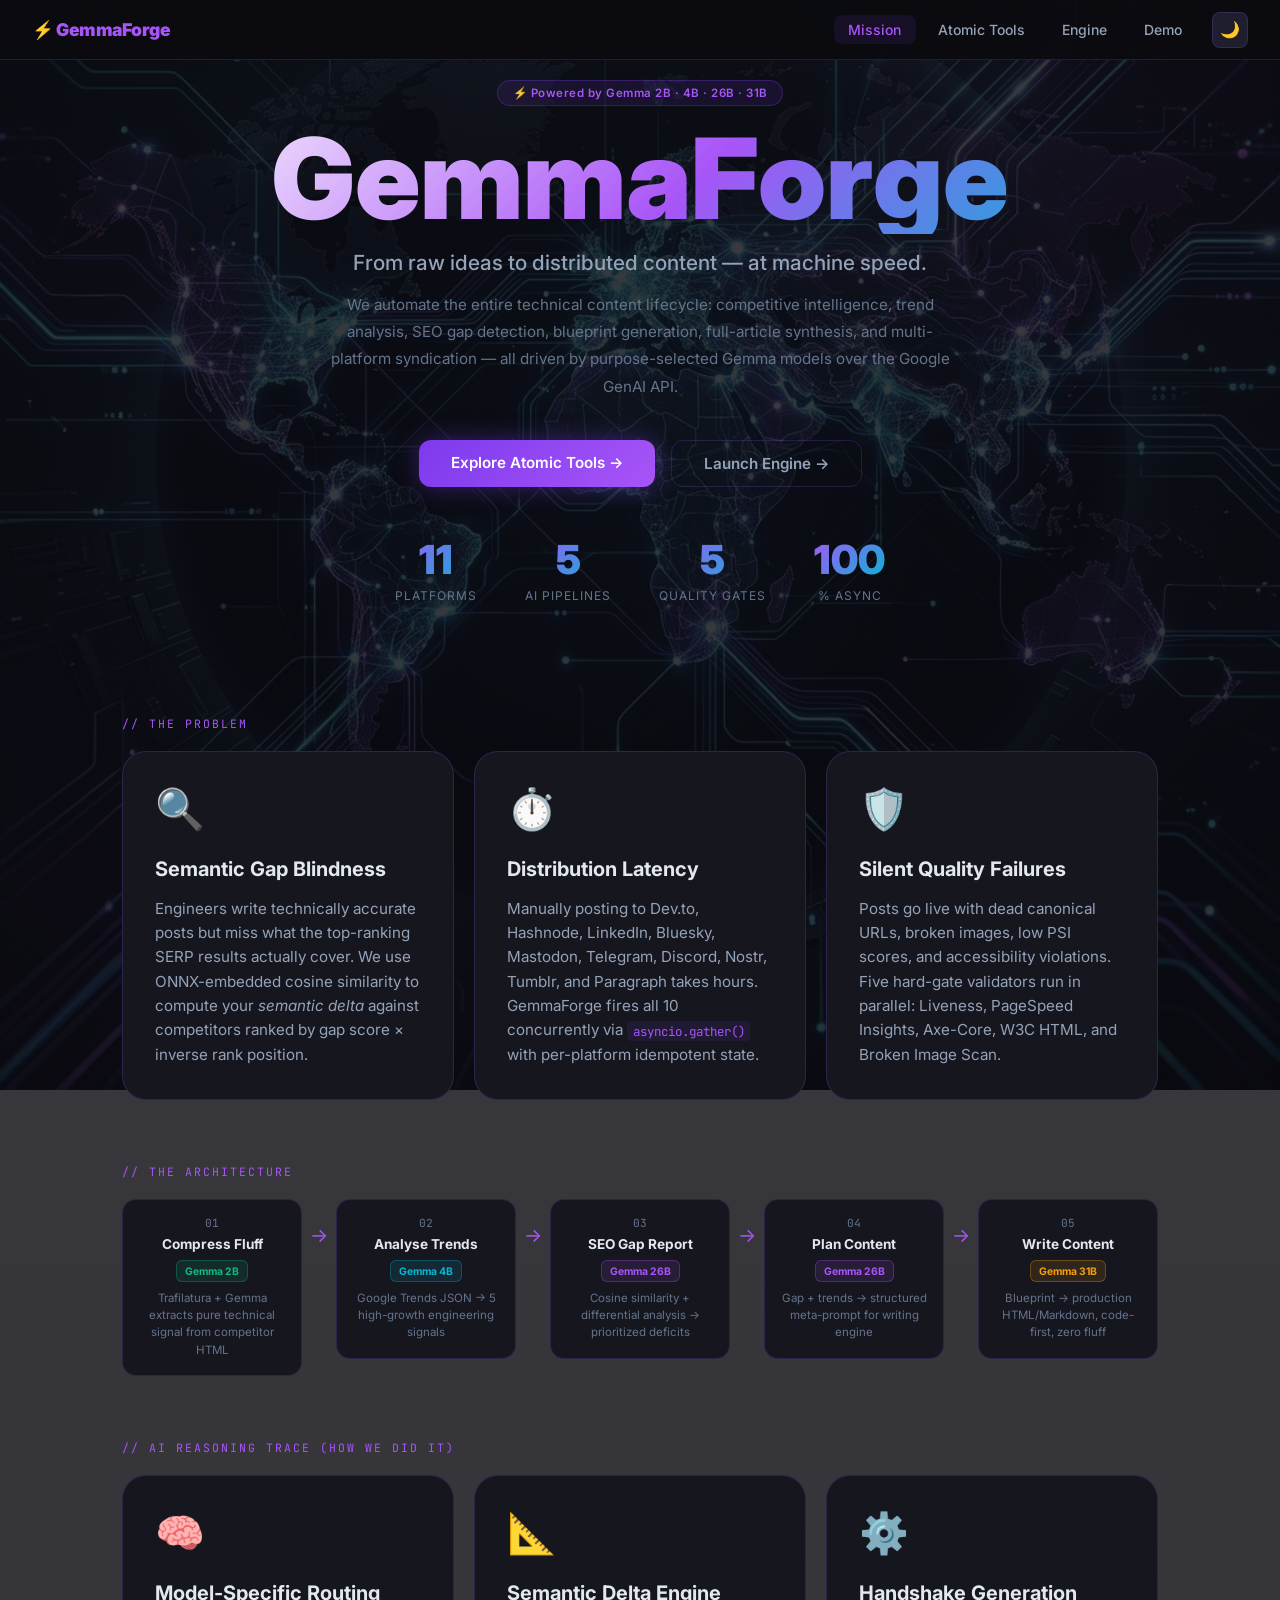
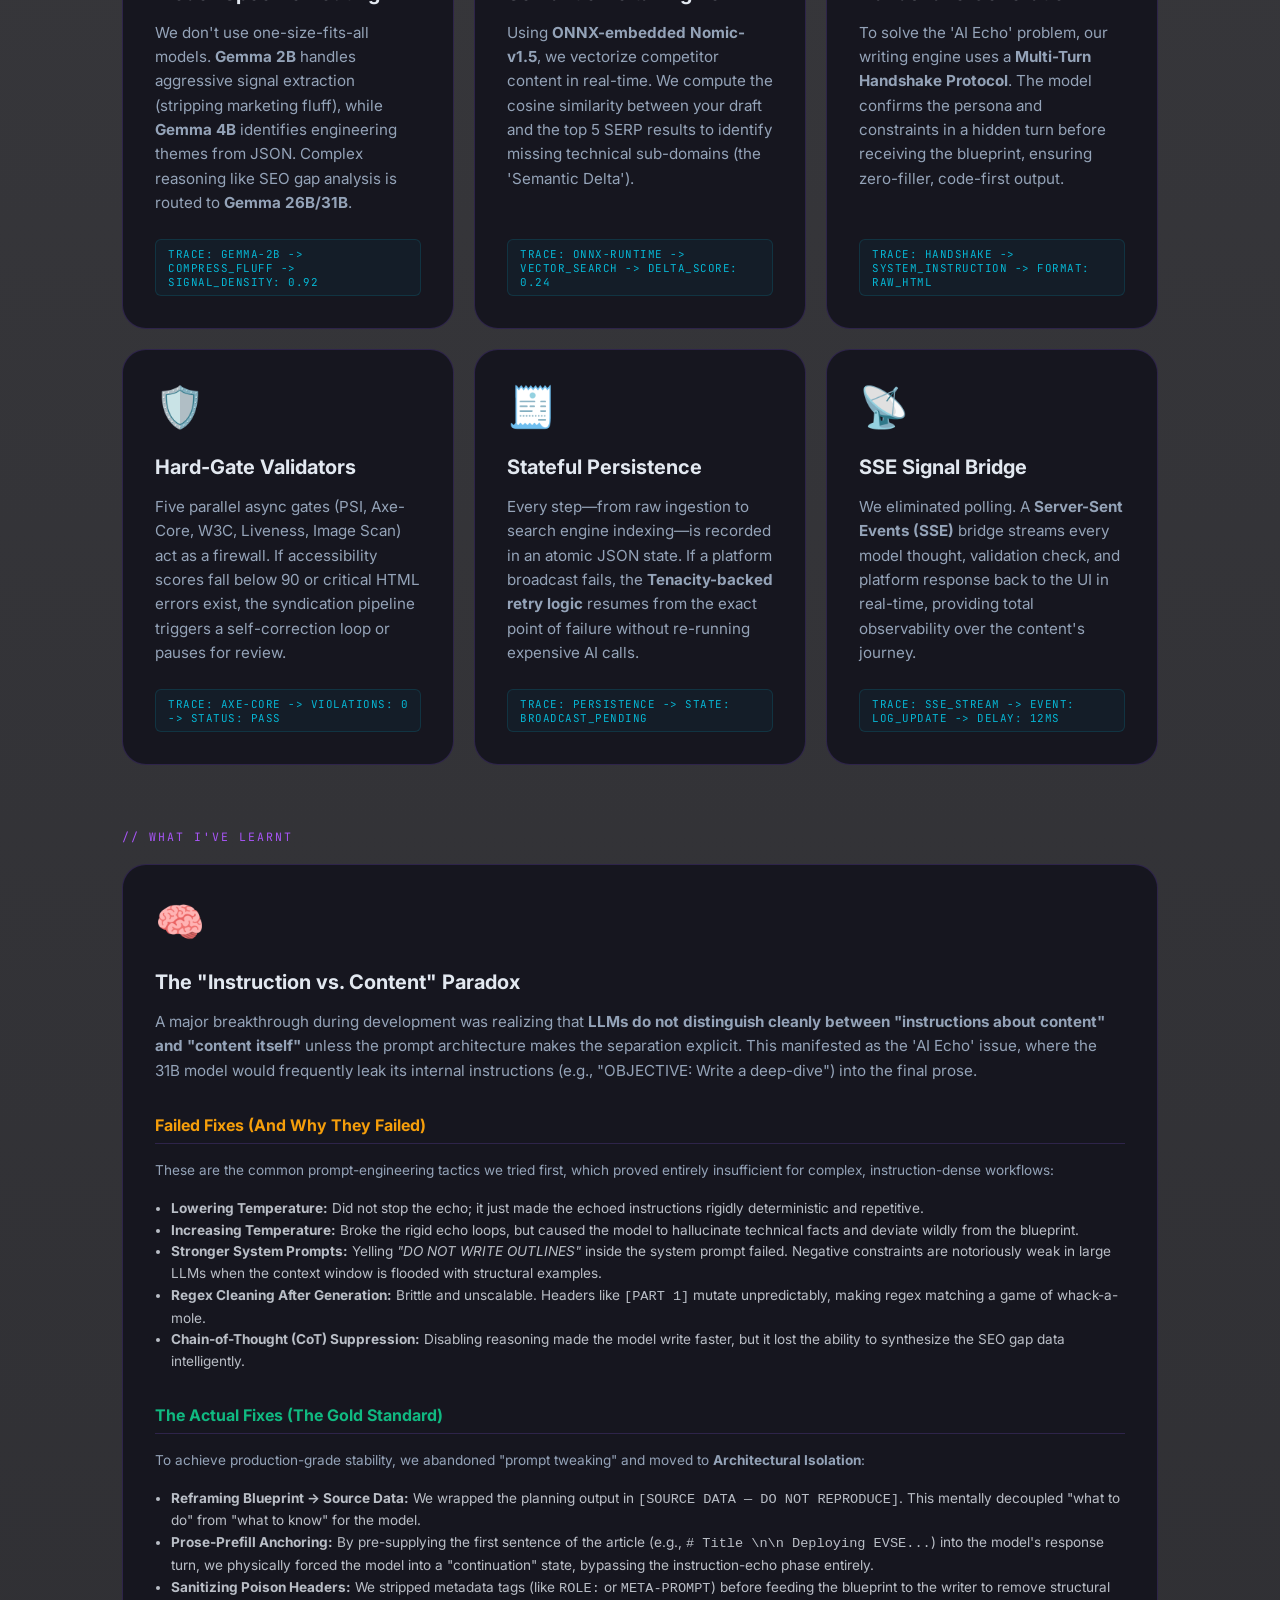
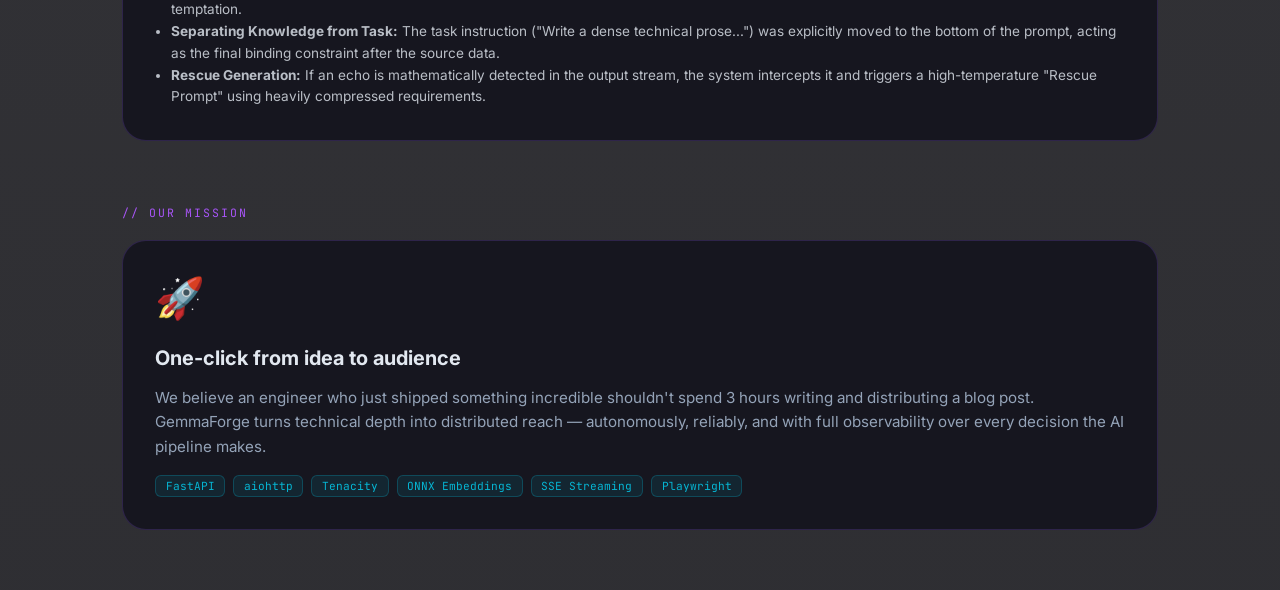
==== engine/index.html @ 671acb8a "feat: commit new engine folder with optimized async distribution engine" ====
<!DOCTYPE html>
<html lang="en" data-theme="dark">
<head>
<meta charset="UTF-8"/><meta name="viewport" content="width=device-width,initial-scale=1.0"/>
<title>GemmaForge — Mission</title>
<link href="https://fonts.googleapis.com/css2?family=Inter:wght@300;400;500;600;700;900&family=JetBrains+Mono:wght@400;700&display=swap" rel="stylesheet"/>
<link rel="stylesheet" href="styles.css"/>
</head>
<body>
<nav class="nav">
  <div class="nav-logo">⚡ GemmaForge</div>
  <div class="nav-links">
    <a href="index.html" class="nav-link active">Mission</a>
    <a href="tools.html" class="nav-link">Atomic Tools</a>
    <a href="engine.html" class="nav-link">Engine</a>
    <a href="demo.html" class="nav-link">Demo</a>
  </div>
  <button class="theme-toggle" id="themeToggle">🌙</button>
</nav>

<style>
  body {
    background: linear-gradient(rgba(10, 10, 15, 0.8), rgba(10, 10, 15, 0.85)), url('assets/mission.png') no-repeat center center fixed;
    background-size: cover;
  }
</style>

<main class="page-main">
  <div class="hero-content">
    <div class="badge">⚡ Powered by Gemma 2B · 4B · 26B · 31B</div>
    <h1 class="hero-title">GemmaForge</h1>
    <p class="hero-subtitle">From raw ideas to distributed content — at machine speed.</p>
    <p class="hero-desc">We automate the entire technical content lifecycle: competitive intelligence, trend analysis, SEO gap detection, blueprint generation, full-article synthesis, and multi-platform syndication — all driven by purpose-selected Gemma models over the Google GenAI API.</p>
    <div class="hero-ctas">
      <a href="tools.html" class="btn-primary">Explore Atomic Tools →</a>
      <a href="engine.html" class="btn-ghost">Launch Engine →</a>
    </div>
    <div class="stats-row">
      <div class="stat"><span class="stat-num" data-target="11">0</span><span class="stat-label">Platforms</span></div>
      <div class="stat"><span class="stat-num" data-target="5">0</span><span class="stat-label">AI Pipelines</span></div>
      <div class="stat"><span class="stat-num" data-target="5">0</span><span class="stat-label">Quality Gates</span></div>
      <div class="stat"><span class="stat-num" data-target="100">0</span><span class="stat-label">% Async</span></div>
    </div>
  </div>

  <!-- Technical Detail Cards -->
  <section class="mission-section">
    <div class="section-label">// THE PROBLEM</div>
    <div class="mission-cards">
      <div class="mcard">
        <div class="mcard-icon">🔍</div>
        <h3>Semantic Gap Blindness</h3>
        <p>Engineers write technically accurate posts but miss what the top-ranking SERP results actually cover. We use ONNX-embedded cosine similarity to compute your <em>semantic delta</em> against competitors ranked by gap score × inverse rank position.</p>
      </div>
      <div class="mcard">
        <div class="mcard-icon">⏱️</div>
        <h3>Distribution Latency</h3>
        <p>Manually posting to Dev.to, Hashnode, LinkedIn, Bluesky, Mastodon, Telegram, Discord, Nostr, Tumblr, and Paragraph takes hours. GemmaForge fires all 10 concurrently via <code>asyncio.gather()</code> with per-platform idempotent state.</p>
      </div>
      <div class="mcard">
        <div class="mcard-icon">🛡️</div>
        <h3>Silent Quality Failures</h3>
        <p>Posts go live with dead canonical URLs, broken images, low PSI scores, and accessibility violations. Five hard-gate validators run in parallel: Liveness, PageSpeed Insights, Axe-Core, W3C HTML, and Broken Image Scan.</p>
      </div>
    </div>
  </section>

  <section class="mission-section">
    <div class="section-label">// THE ARCHITECTURE</div>
    <div class="arch-pipeline">
      <div class="pipe-step"><div class="pipe-num">01</div><div class="pipe-label">Compress Fluff</div><div class="pipe-model model-2b">Gemma 2B</div><div class="pipe-desc">Trafilatura + Gemma extracts pure technical signal from competitor HTML</div></div>
      <div class="pipe-arrow">→</div>
      <div class="pipe-step"><div class="pipe-num">02</div><div class="pipe-label">Analyse Trends</div><div class="pipe-model model-4b">Gemma 4B</div><div class="pipe-desc">Google Trends JSON → 5 high-growth engineering signals</div></div>
      <div class="pipe-arrow">→</div>
      <div class="pipe-step"><div class="pipe-num">03</div><div class="pipe-label">SEO Gap Report</div><div class="pipe-model model-26b">Gemma 26B</div><div class="pipe-desc">Cosine similarity + differential analysis → prioritized deficits</div></div>
      <div class="pipe-arrow">→</div>
      <div class="pipe-step"><div class="pipe-num">04</div><div class="pipe-label">Plan Content</div><div class="pipe-model model-26b">Gemma 26B</div><div class="pipe-desc">Gap + trends → structured meta-prompt for writing engine</div></div>
      <div class="pipe-arrow">→</div>
      <div class="pipe-step"><div class="pipe-num">05</div><div class="pipe-label">Write Content</div><div class="pipe-model model-31b">Gemma 31B</div><div class="pipe-desc">Blueprint → production HTML/Markdown, code-first, zero fluff</div></div>
    </div>
  </section>

  <section class="mission-section">
    <div class="section-label">// AI REASONING TRACE (HOW WE DID IT)</div>
    <div class="mission-cards">
      <div class="mcard">
        <div class="mcard-icon">🧠</div>
        <h3>Model-Specific Routing</h3>
        <p>We don't use one-size-fits-all models. <strong>Gemma 2B</strong> handles aggressive signal extraction (stripping marketing fluff), while <strong>Gemma 4B</strong> identifies engineering themes from JSON. Complex reasoning like SEO gap analysis is routed to <strong>Gemma 26B/31B</strong>.</p>
        <div class="trace-hint">TRACE: gemma-2b -> compress_fluff -> signal_density: 0.92</div>
      </div>
      <div class="mcard">
        <div class="mcard-icon">📐</div>
        <h3>Semantic Delta Engine</h3>
        <p>Using <strong>ONNX-embedded Nomic-v1.5</strong>, we vectorize competitor content in real-time. We compute the cosine similarity between your draft and the top 5 SERP results to identify missing technical sub-domains (the 'Semantic Delta').</p>
        <div class="trace-hint">TRACE: onnx-runtime -> vector_search -> delta_score: 0.24</div>
      </div>
      <div class="mcard">
        <div class="mcard-icon">⚙️</div>
        <h3>Handshake Generation</h3>
        <p>To solve the 'AI Echo' problem, our writing engine uses a <strong>Multi-Turn Handshake Protocol</strong>. The model confirms the persona and constraints in a hidden turn before receiving the blueprint, ensuring zero-filler, code-first output.</p>
        <div class="trace-hint">TRACE: handshake -> system_instruction -> format: raw_html</div>
      </div>
      <div class="mcard">
        <div class="mcard-icon">🛡️</div>
        <h3>Hard-Gate Validators</h3>
        <p>Five parallel async gates (PSI, Axe-Core, W3C, Liveness, Image Scan) act as a firewall. If accessibility scores fall below 90 or critical HTML errors exist, the syndication pipeline triggers a self-correction loop or pauses for review.</p>
        <div class="trace-hint">TRACE: axe-core -> violations: 0 -> status: PASS</div>
      </div>
      <div class="mcard">
        <div class="mcard-icon">🧾</div>
        <h3>Stateful Persistence</h3>
        <p>Every step—from raw ingestion to search engine indexing—is recorded in an atomic JSON state. If a platform broadcast fails, the <strong>Tenacity-backed retry logic</strong> resumes from the exact point of failure without re-running expensive AI calls.</p>
        <div class="trace-hint">TRACE: persistence -> state: BROADCAST_PENDING</div>
      </div>
      <div class="mcard">
        <div class="mcard-icon">📡</div>
        <h3>SSE Signal Bridge</h3>
        <p>We eliminated polling. A <strong>Server-Sent Events (SSE)</strong> bridge streams every model thought, validation check, and platform response back to the UI in real-time, providing total observability over the content's journey.</p>
        <div class="trace-hint">TRACE: sse_stream -> event: log_update -> delay: 12ms</div>
      </div>
    </div>
  </section>

  <section class="mission-section">
    <div class="section-label">// WHAT I'VE LEARNT</div>
    <div class="mission-cards">
      <div class="mcard wide">
        <div class="mcard-icon">🧠</div>
        <h3>The "Instruction vs. Content" Paradox</h3>
        <p>A major breakthrough during development was realizing that <strong>LLMs do not distinguish cleanly between "instructions about content" and "content itself"</strong> unless the prompt architecture makes the separation explicit. This manifested as the 'AI Echo' issue, where the 31B model would frequently leak its internal instructions (e.g., "OBJECTIVE: Write a deep-dive") into the final prose.</p>
        
        <div style="margin-top: 2rem;">
          <h4 style="color: var(--yellow); margin-bottom: 1rem; border-bottom: 1px solid var(--border); padding-bottom: 0.5rem;">Failed Fixes (And Why They Failed)</h4>
          <p style="font-size: 0.85rem; color: var(--text2); margin-bottom: 1rem;">These are the common prompt-engineering tactics we tried first, which proved entirely insufficient for complex, instruction-dense workflows:</p>
          <ul style="font-size: 0.85rem; opacity: 0.8; margin-left: 1rem; line-height: 1.6; margin-bottom: 2rem;">
            <li><strong>Lowering Temperature:</strong> Did not stop the echo; it just made the echoed instructions rigidly deterministic and repetitive.</li>
            <li><strong>Increasing Temperature:</strong> Broke the rigid echo loops, but caused the model to hallucinate technical facts and deviate wildly from the blueprint.</li>
            <li><strong>Stronger System Prompts:</strong> Yelling <em>"DO NOT WRITE OUTLINES"</em> inside the system prompt failed. Negative constraints are notoriously weak in large LLMs when the context window is flooded with structural examples.</li>
            <li><strong>Regex Cleaning After Generation:</strong> Brittle and unscalable. Headers like <code>[PART 1]</code> mutate unpredictably, making regex matching a game of whack-a-mole.</li>
            <li><strong>Chain-of-Thought (CoT) Suppression:</strong> Disabling reasoning made the model write faster, but it lost the ability to synthesize the SEO gap data intelligently.</li>
          </ul>

          <h4 style="color: var(--green); margin-bottom: 1rem; border-bottom: 1px solid var(--border); padding-bottom: 0.5rem;">The Actual Fixes (The Gold Standard)</h4>
          <p style="font-size: 0.85rem; color: var(--text2); margin-bottom: 1rem;">To achieve production-grade stability, we abandoned "prompt tweaking" and moved to <strong>Architectural Isolation</strong>:</p>
          <ul style="font-size: 0.85rem; opacity: 0.8; margin-left: 1rem; line-height: 1.6;">
            <li><strong>Reframing Blueprint → Source Data:</strong> We wrapped the planning output in <code>[SOURCE DATA — DO NOT REPRODUCE]</code>. This mentally decoupled "what to do" from "what to know" for the model.</li>
            <li><strong>Prose-Prefill Anchoring:</strong> By pre-supplying the first sentence of the article (e.g., <code># Title \n\n Deploying EVSE...</code>) into the model's response turn, we physically forced the model into a "continuation" state, bypassing the instruction-echo phase entirely.</li>
            <li><strong>Sanitizing Poison Headers:</strong> We stripped metadata tags (like <code>ROLE:</code> or <code>META-PROMPT</code>) before feeding the blueprint to the writer to remove structural temptation.</li>
            <li><strong>Separating Knowledge from Task:</strong> The task instruction ("Write a dense technical prose...") was explicitly moved to the bottom of the prompt, acting as the final binding constraint after the source data.</li>
            <li><strong>Rescue Generation:</strong> If an echo is mathematically detected in the output stream, the system intercepts it and triggers a high-temperature "Rescue Prompt" using heavily compressed requirements.</li>
          </ul>
        </div>
      </div>
    </div>
  </section>

  <section class="mission-section">
    <div class="section-label">// OUR MISSION</div>
    <div class="mission-cards">
      <div class="mcard wide">
        <div class="mcard-icon">🚀</div>
        <h3>One-click from idea to audience</h3>
        <p>We believe an engineer who just shipped something incredible shouldn't spend 3 hours writing and distributing a blog post. GemmaForge turns technical depth into distributed reach — autonomously, reliably, and with full observability over every decision the AI pipeline makes.</p>
        <div class="tech-tags">
          <span class="tech-tag">FastAPI</span><span class="tech-tag">aiohttp</span><span class="tech-tag">Tenacity</span>
          <span class="tech-tag">ONNX Embeddings</span><span class="tech-tag">SSE Streaming</span><span class="tech-tag">Playwright</span>
        </div>
      </div>
    </div>
  </section>
</main>

<script src="app.js"></script>
</body>
</html>
---- engine/styles.css ----
/* =========================================
   GemmaForge — styles.css
   Dark mode: untouched. Light mode: fixed.
   ========================================= */
:root {
  --bg: #0a0a0f;
  --bg2: #111118;
  --bg3: #1a1a26;
  --surface: #16161f;
  --surface2: #1e1e2e;
  --border: rgba(139, 92, 246, 0.2);
  --accent: #7c3aed;
  --accent2: #a855f7;
  --accent3: #06b6d4;
  --green: #10b981;
  --red: #ef4444;
  --yellow: #f59e0b;
  --text: #e2e8f0;
  --text2: #94a3b8;
  --text3: #64748b;
  --glow: rgba(124, 58, 237, 0.4);
  --font: 'Inter', sans-serif;
  --mono: 'JetBrains Mono', monospace;
  --bg-filter: brightness(0.5) saturate(0.8);
}

[data-theme="light"] {
  --bg: #f0f4ff;
  --bg2: #e8eeff;
  --bg3: #dde5ff;
  --surface: #ffffff;
  --surface2: #f8faff;
  --border: rgba(99, 102, 241, 0.25);
  --accent: #4f46e5;
  --accent2: #7c3aed;
  --accent3: #0a93b5;
  --green: #059669;
  --red: #dc2626;
  --yellow: #d97706;
  --text: #0f172a;
  /* Deep Navy */
  --text2: #1e293b;
  /* Solid Slate */
  --text3: #334155;
  /* Darker Slate for better visibility */
  --glow: rgba(15, 23, 42, 0.15);
  /* Neutral drop shadow instead of colored halo */
  --bg-filter: brightness(0.95) saturate(1.1);
}

*,
*::before,
*::after {
  box-sizing: border-box;
  margin: 0;
  padding: 0;
}

html {
  scroll-behavior: smooth;
}

body {
  font-family: var(--font);
  background: var(--bg);
  color: var(--text);
  min-height: 100vh;
  overflow-x: hidden;
  transition: background 0.3s, color 0.3s;
}

/* NAV */
/* SCROLLBARS */
::-webkit-scrollbar {
  width: 8px;
  height: 8px;
}
::-webkit-scrollbar-track {
  background: var(--bg);
}
::-webkit-scrollbar-thumb {
  background: var(--surface2);
  border-radius: 4px;
}
::-webkit-scrollbar-thumb:hover {
  background: var(--accent2);
}

.log-body::-webkit-scrollbar {
  width: 6px;
}
.log-body::-webkit-scrollbar-track {
  background: transparent;
}
.log-body::-webkit-scrollbar-thumb {
  background: var(--text3);
  border-radius: 3px;
}

[data-theme="light"] ::-webkit-scrollbar-track {
  background: var(--surface);
}
[data-theme="light"] ::-webkit-scrollbar-thumb {
  background: var(--text3);
}

.nav {
  position: fixed;
  top: 0;
  left: 0;
  right: 0;
  z-index: 1000;
  display: flex;
  align-items: center;
  gap: 1rem;
  padding: 0 2rem;
  height: 60px;
  background: rgba(10, 10, 15, 0.9);
  backdrop-filter: blur(16px);
  border-bottom: 1px solid var(--border);
}

[data-theme="light"] .nav {
  background: rgba(255, 255, 255, 0.92);
}

.nav-logo {
  font-weight: 900;
  font-size: 1.1rem;
  color: var(--accent2);
  letter-spacing: -0.5px;
}

.nav-links {
  display: flex;
  gap: 0.5rem;
  margin-left: auto;
}

.nav-link {
  color: var(--text2);
  text-decoration: none;
  font-size: 0.875rem;
  font-weight: 500;
  padding: 0.4rem 0.9rem;
  border-radius: 8px;
  transition: all 0.2s;
}

.nav-link:hover,
.nav-link.active {
  color: var(--accent2);
  background: rgba(124, 58, 237, 0.1);
}

[data-theme="light"] .nav-link:hover,
[data-theme="light"] .nav-link.active {
  background: rgba(79, 70, 229, 0.1);
}

.theme-toggle {
  background: var(--surface2);
  border: 1px solid var(--border);
  border-radius: 8px;
  width: 36px;
  height: 36px;
  cursor: pointer;
  font-size: 1rem;
  transition: all 0.2s;
  display: flex;
  align-items: center;
  justify-content: center;
}

.theme-toggle:hover {
  border-color: var(--accent2);
}

/* HERO BACKGROUNDS */
.hero-bg {
  position: fixed;
  inset: 0;
  background-size: cover;
  background-position: center;
  filter: var(--bg-filter);
  z-index: 0;
  pointer-events: none;
}

.hero-overlay {
  position: fixed;
  inset: 0;
  background: linear-gradient(180deg, rgba(10, 10, 15, 0.2) 0%, rgba(10, 10, 15, 0.6) 60%, var(--bg) 100%);
  z-index: 1;
  pointer-events: none;
}

.tools-bg {
  position: fixed;
  inset: 0;
  background-size: cover;
  background-position: center;
  filter: var(--bg-filter);
  z-index: 0;
  pointer-events: none;
}

.tools-overlay {
  position: fixed;
  inset: 0;
  background: linear-gradient(180deg, var(--bg) 0%, rgba(10, 10, 15, 0.3) 40%, var(--bg) 100%);
  z-index: 1;
  pointer-events: none;
}

[data-theme="light"] .hero-overlay {
  background: linear-gradient(180deg, rgba(240, 244, 255, 0.85) 0%, rgba(240, 244, 255, 0.95) 60%, var(--bg) 100%);
}

[data-theme="light"] .tools-overlay {
  background: linear-gradient(180deg, var(--bg) 0%, rgba(240, 244, 255, 0.9) 40%, var(--bg) 100%);
}

/* MAIN LAYOUTS */
.page-main {
  position: relative;
  z-index: 2;
  max-width: 1100px;
  margin: 0 auto;
  padding: 5rem 2rem 4rem;
}

.tools-main {
  max-width: 1300px;
}

.engine-main {
  max-width: 960px;
}

/* BADGE */
.badge {
  display: inline-block;
  background: rgba(124, 58, 237, 0.12);
  border: 1px solid rgba(124, 58, 237, 0.3);
  color: var(--accent2);
  font-size: 0.72rem;
  font-weight: 600;
  padding: 0.3rem 0.9rem;
  border-radius: 100px;
  margin-bottom: 1rem;
  letter-spacing: 0.5px;
}

[data-theme="light"] .badge {
  background: rgba(79, 70, 229, 0.08);
  border-color: rgba(79, 70, 229, 0.25);
  color: var(--accent);
}

/* HERO CONTENT */
.hero-content {
  text-align: center;
  padding-bottom: 3rem;
  position: relative;
  z-index: 2;
}

.hero-title {
  font-size: clamp(3.5rem, 10vw, 7rem);
  font-weight: 900;
  background: linear-gradient(135deg, #fff 0%, var(--accent2) 55%, var(--accent3) 100%);
  -webkit-background-clip: text;
  -webkit-text-fill-color: transparent;
  background-clip: text;
  line-height: 1;
  margin-bottom: 1rem;
}

[data-theme="light"] .hero-title {
  background: linear-gradient(135deg, #0f172a 0%, #1e3a8a 55%, #4338ca 100%);
  -webkit-background-clip: text;
  background-clip: text;
}

.hero-subtitle {
  font-size: 1.3rem;
  color: var(--text2);
  margin-bottom: 1rem;
  font-weight: 500;
}

.hero-desc {
  font-size: 0.95rem;
  color: var(--text3);
  max-width: 640px;
  margin: 0 auto 2.5rem;
  line-height: 1.8;
}

[data-theme="light"] .hero-desc {
  color: var(--text2);
}

.hero-ctas {
  display: flex;
  gap: 1rem;
  justify-content: center;
  flex-wrap: wrap;
  margin-bottom: 3rem;
}

.btn-primary {
  background: linear-gradient(135deg, var(--accent), var(--accent2));
  color: #fff;
  border: none;
  padding: 0.8rem 2rem;
  border-radius: 12px;
  font-size: 0.95rem;
  font-weight: 600;
  cursor: pointer;
  transition: all 0.2s;
  box-shadow: 0 0 24px var(--glow);
  text-decoration: none;
  display: inline-block;
}

.btn-primary:hover {
  transform: translateY(-2px);
  box-shadow: 0 0 40px var(--glow);
}

.btn-ghost {
  background: transparent;
  color: var(--text2);
  border: 1px solid var(--border);
  padding: 0.8rem 2rem;
  border-radius: 12px;
  font-size: 0.95rem;
  font-weight: 600;
  cursor: pointer;
  transition: all 0.2s;
  text-decoration: none;
  display: inline-block;
}

.btn-ghost:hover {
  border-color: var(--accent2);
  color: var(--accent2);
}

.btn-secondary {
  background: rgba(255, 255, 255, 0.05);
  border: 1px solid rgba(255, 255, 255, 0.1);
  color: var(--text2);
  padding: 0.6rem 1.2rem;
  border-radius: 8px;
  font-size: 0.85rem;
  font-weight: 500;
  cursor: pointer;
  transition: all 0.2s;
  display: inline-flex;
  align-items: center;
  gap: 0.5rem;
}

.btn-secondary:hover {
  background: rgba(255, 255, 255, 0.1);
  border-color: var(--accent2);
  color: var(--accent2);
}

.btn-secondary.mini {
  padding: 0.3rem 0.7rem;
  font-size: 0.75rem;
  letter-spacing: 0.5px;
  text-transform: uppercase;
}

/* CARDS */
.stat-card {
  display: flex;
  justify-content: center;
  gap: 3rem;
  flex-wrap: wrap;
}

/* STATS */
.stats-row {
  display: flex;
  justify-content: center;
  gap: 3rem;
  flex-wrap: wrap;
}

.stat {
  text-align: center;
}

.stat-num {
  display: block;
  font-size: 2.5rem;
  font-weight: 900;
  background: linear-gradient(135deg, var(--accent2), var(--accent3));
  -webkit-background-clip: text;
  -webkit-text-fill-color: transparent;
  background-clip: text;
}

.stat-label {
  font-size: 0.75rem;
  color: var(--text3);
  text-transform: uppercase;
  letter-spacing: 1px;
}

/* MISSION SECTIONS */
.mission-section {
  margin-top: 4rem;
}

.section-label {
  font-family: var(--mono);
  font-size: 0.72rem;
  color: var(--accent2);
  letter-spacing: 2px;
  margin-bottom: 1.25rem;
}

[data-theme="light"] .section-label {
  color: var(--accent);
}

.mission-cards {
  display: grid;
  grid-template-columns: repeat(auto-fit, minmax(260px, 1fr));
  gap: 1.25rem;
  position: relative;
  z-index: 2;
}

.mcard {
  background: var(--surface);
  border: 1px solid var(--border);
  padding: 2rem;
  border-radius: 24px;
  transition: all 0.4s cubic-bezier(0.175, 0.885, 0.32, 1.275);
  position: relative;
  overflow: hidden;
  display: flex;
  flex-direction: column;
}

.mcard:hover {
  transform: translateY(-8px);
  border-color: var(--accent2);
  box-shadow: 0 20px 40px rgba(0, 0, 0, 0.3), 0 0 20px rgba(124, 58, 237, 0.1);
}

.mcard.wide {
  grid-column: 1 / -1;
}

.mcard-icon {
  font-size: 2.5rem;
  margin-bottom: 1.5rem;
}

.mcard h3 {
  font-size: 1.25rem;
  font-weight: 700;
  margin-bottom: 1rem;
  color: var(--text);
}

.mcard p {
  color: var(--text2);
  font-size: 0.95rem;
  line-height: 1.6;
  flex: 1;
}

.trace-hint {
  margin-top: 1.5rem;
  font-family: var(--mono);
  font-size: 0.68rem;
  color: var(--accent3);
  background: rgba(6, 182, 212, 0.05);
  padding: 0.4rem 0.75rem;
  border-radius: 6px;
  border: 1px solid rgba(6, 182, 212, 0.15);
  text-transform: uppercase;
  letter-spacing: 0.5px;
  display: inline-block;
  align-self: flex-start;
}

.mcard p code {
  font-family: var(--mono);
  font-size: 0.78rem;
  color: var(--accent2);
  background: rgba(124, 58, 237, 0.1);
  padding: 0.1rem 0.35rem;
  border-radius: 4px;
}

[data-theme="light"] .mcard p code {
  background: rgba(79, 70, 229, 0.08);
  color: var(--accent);
}

/* TECH TAGS */
.tech-tags {
  display: flex;
  gap: 0.5rem;
  flex-wrap: wrap;
  margin-top: 1rem;
}

.tech-tag {
  font-family: var(--mono);
  font-size: 0.7rem;
  padding: 0.2rem 0.6rem;
  background: rgba(6, 182, 212, 0.1);
  border: 1px solid rgba(6, 182, 212, 0.25);
  color: var(--accent3);
  border-radius: 6px;
}

[data-theme="light"] .tech-tag {
  background: rgba(8, 145, 178, 0.08);
  border-color: rgba(8, 145, 178, 0.2);
}

/* PIPELINE ARCH */
.arch-pipeline {
  display: flex;
  align-items: flex-start;
  gap: 0.5rem;
  flex-wrap: wrap;
}

.scroll-hint {
  text-align: center;
  color: var(--text3);
  font-family: var(--mono);
  font-size: 0.75rem;
  margin-top: 2rem;
  position: relative;
  z-index: 2;
}

.pipe-step {
  background: var(--surface);
  border: 1px solid var(--border);
  border-radius: 14px;
  padding: 1rem;
  flex: 1;
  min-width: 140px;
  text-align: center;
  transition: all 0.3s;
}

.pipe-step:hover {
  border-color: var(--accent2);
  transform: translateY(-2px);
}

.pipe-num {
  font-family: var(--mono);
  font-size: 0.7rem;
  color: var(--text3);
  margin-bottom: 0.4rem;
}

.pipe-label {
  font-weight: 700;
  font-size: 0.85rem;
  margin-bottom: 0.4rem;
}

.pipe-model {
  display: inline-block;
  font-size: 0.65rem;
  font-weight: 700;
  padding: 0.2rem 0.5rem;
  border-radius: 6px;
  margin-bottom: 0.5rem;
}

.pipe-desc {
  font-size: 0.72rem;
  color: var(--text3);
  line-height: 1.5;
}

[data-theme="light"] .pipe-desc {
  color: var(--text2);
}

.pipe-arrow {
  color: var(--accent2);
  font-size: 1.2rem;
  padding-top: 1.5rem;
  align-self: flex-start;
}

/* PAGE HEADER (tools/engine pages) */
.page-content {
  position: relative;
  z-index: 2;
}

.page-header {
  text-align: center;
  margin-bottom: 2.5rem;
}

.page-header h1 {
  font-size: clamp(2rem, 5vw, 3rem);
  font-weight: 900;
  background: linear-gradient(135deg, var(--text) 0%, var(--accent2) 100%);
  -webkit-background-clip: text;
  -webkit-text-fill-color: transparent;
  background-clip: text;
  margin: 0.75rem 0;
}

[data-theme="light"] .page-header h1 {
  background: linear-gradient(135deg, #0f172a 0%, #1e3a8a 100%);
  -webkit-background-clip: text;
  background-clip: text;
}

.page-desc {
  color: var(--text2);
  font-size: 0.95rem;
}

/* TOOLS GRID */
.tools-grid {
  display: grid;
  grid-template-columns: repeat(auto-fill, minmax(340px, 1fr));
  gap: 1.5rem;
}

.tool-card {
  background: var(--surface);
  border: 1px solid var(--border);
  border-radius: 20px;
  padding: 1.5rem;
  transition: all 0.3s;
  position: relative;
  overflow: hidden;
}

.tool-card::after {
  content: '';
  position: absolute;
  inset: 0;
  background: radial-gradient(ellipse at top left, rgba(124, 58, 237, 0.06), transparent 70%);
  pointer-events: none;
}

.tool-card:hover {
  transform: translateY(-4px);
  border-color: var(--accent2);
  box-shadow: 0 12px 40px var(--glow);
}

.tool-header {
  display: flex;
  justify-content: space-between;
  align-items: flex-start;
  margin-bottom: 0.75rem;
  gap: 0.5rem;
}

.tool-badge {
  font-size: 0.68rem;
  font-weight: 700;
  letter-spacing: 0.5px;
  padding: 0.25rem 0.7rem;
  border-radius: 100px;
}

.model-2b {
  background: rgba(16, 185, 129, 0.12);
  color: #10b981;
  border: 1px solid rgba(16, 185, 129, 0.3);
}

.model-4b {
  background: rgba(6, 182, 212, 0.12);
  color: #06b6d4;
  border: 1px solid rgba(6, 182, 212, 0.3);
}

.model-26b {
  background: rgba(168, 85, 247, 0.12);
  color: #a855f7;
  border: 1px solid rgba(168, 85, 247, 0.3);
}

.model-31b {
  background: rgba(245, 158, 11, 0.12);
  color: #f59e0b;
  border: 1px solid rgba(245, 158, 11, 0.3);
}

.tool-icon {
  font-size: 1.4rem;
  flex-shrink: 0;
}

.tool-card h3 {
  font-size: 1rem;
  font-weight: 700;
  margin-bottom: 0.4rem;
}

.tool-card p {
  font-size: 0.8rem;
  color: var(--text2);
  line-height: 1.6;
  margin-bottom: 0.75rem;
}

.tool-fn {
  font-family: var(--mono);
  font-size: 0.7rem;
  color: var(--accent2);
  background: rgba(124, 58, 237, 0.08);
  padding: 0.4rem 0.6rem;
  border-radius: 8px;
  margin-bottom: 0.75rem;
  border: 1px solid rgba(124, 58, 237, 0.15);
  word-break: break-all;
}

[data-theme="light"] .tool-fn {
  background: rgba(79, 70, 229, 0.06);
  color: var(--accent);
  border-color: rgba(79, 70, 229, 0.12);
}

.tool-input {
  width: 100%;
  background: var(--bg2);
  border: 1px solid var(--border);
  border-radius: 10px;
  color: var(--text);
  font-size: 0.8rem;
  font-family: var(--mono);
  padding: 0.6rem;
  resize: vertical;
  outline: none;
  transition: border-color 0.2s;
  margin-bottom: 0.5rem;
  min-height: 72px;
}

.tool-input:focus {
  border-color: var(--accent2);
}

[data-theme="light"] .tool-input {
  background: var(--bg2);
  color: var(--text);
}

.tool-select {
  width: 100%;
  background: var(--bg2);
  border: 1px solid var(--border);
  border-radius: 10px;
  color: var(--text);
  font-size: 0.8rem;
  font-family: var(--mono);
  padding: 0.6rem;
  outline: none;
  transition: border-color 0.2s;
  margin-bottom: 0.5rem;
  cursor: pointer;
}

.tool-select:focus {
  border-color: var(--accent2);
}

[data-theme="light"] .tool-select {
  background: var(--bg2);
  color: var(--text);
}

.tool-btn {
  width: 100%;
  background: linear-gradient(135deg, var(--accent), var(--accent2));
  color: #fff;
  border: none;
  padding: 0.65rem;
  border-radius: 10px;
  font-size: 0.875rem;
  font-weight: 600;
  cursor: pointer;
  transition: all 0.2s;
  margin-top: 0.25rem;
}

.tool-btn:hover {
  opacity: 0.9;
  transform: translateY(-1px);
}

.tool-btn:disabled {
  opacity: 0.5;
  cursor: wait;
  transform: none;
}

/* FORMAT TOGGLE (write content) */
.format-row {
  display: flex;
  align-items: center;
  gap: 0.75rem;
  margin-bottom: 0.6rem;
  flex-wrap: wrap;
}

.format-label {
  font-size: 0.78rem;
  color: var(--text2);
  white-space: nowrap;
}

.format-toggle {
  display: flex;
  border: 1px solid var(--border);
  border-radius: 8px;
  overflow: hidden;
}

.fmt-btn {
  background: transparent;
  border: none;
  color: var(--text3);
  font-size: 0.8rem;
  font-weight: 600;
  padding: 0.35rem 0.85rem;
  cursor: pointer;
  transition: all 0.2s;
}

.fmt-btn.active {
  background: var(--accent2);
  color: #fff;
}

[data-theme="light"] .fmt-btn.active {
  background: var(--accent);
}

.format-selected {
  font-family: var(--mono);
  font-size: 0.7rem;
  color: var(--accent2);
}

/* PREVIEW MODAL */
.preview-overlay {
  position: fixed;
  inset: 0;
  background: rgba(0, 0, 0, 0.7);
  backdrop-filter: blur(8px);
  z-index: 2000;
  display: flex;
  align-items: center;
  justify-content: center;
  padding: 1rem;
  opacity: 0;
  pointer-events: none;
  transition: opacity 0.25s;
}

.preview-overlay.open {
  opacity: 1;
  pointer-events: all;
}

.preview-modal {
  background: var(--surface);
  border: 1px solid var(--border);
  border-radius: 20px;
  width: 100%;
  max-width: 820px;
  max-height: 85vh;
  display: flex;
  flex-direction: column;
  overflow: hidden;
  box-shadow: 0 0 80px rgba(0, 0, 0, 0.5);
}

.preview-header {
  display: flex;
  align-items: center;
  gap: 0.75rem;
  padding: 1rem 1.25rem;
  border-bottom: 1px solid var(--border);
  flex-shrink: 0;
}

.preview-title {
  font-weight: 700;
  font-size: 0.9rem;
  flex: 1;
}

.preview-tabs {
  display: flex;
  border: 1px solid var(--border);
  border-radius: 8px;
  overflow: hidden;
}

.prev-tab {
  background: transparent;
  border: none;
  color: var(--text3);
  font-size: 0.78rem;
  font-weight: 600;
  padding: 0.3rem 0.8rem;
  cursor: pointer;
  transition: all 0.2s;
}

.prev-tab.active {
  background: var(--accent2);
  color: #fff;
}

.preview-close {
  background: var(--bg3);
  border: 1px solid var(--border);
  color: var(--text2);
  width: 28px;
  height: 28px;
  border-radius: 8px;
  cursor: pointer;
  font-size: 0.85rem;
  display: flex;
  align-items: center;
  justify-content: center;
}

.preview-close:hover {
  border-color: var(--red);
  color: var(--red);
}

.preview-body {
  flex: 1;
  overflow: hidden;
  position: relative;
  min-height: 450px;
}

.preview-pane {
  position: absolute;
  inset: 0;
  overflow-y: auto;
  padding: 1.5rem;
  font-size: 0.875rem;
  line-height: 1.8;
  color: var(--text);
}

.preview-pane.raw-pane {
  font-family: var(--mono);
  font-size: 0.78rem;
  color: var(--text2);
  white-space: pre-wrap;
  word-break: break-all;
}

.preview-pane.hidden {
  display: none;
}

.preview-pane h1,
.preview-pane h2,
.preview-pane h3 {
  color: var(--accent2);
  margin: 1.2rem 0 0.5rem;
}

[data-theme="light"] .preview-pane h1,
[data-theme="light"] .preview-pane h2,
[data-theme="light"] .preview-pane h3 {
  color: var(--accent);
}

.preview-pane code {
  font-family: var(--mono);
  font-size: 0.8rem;
  background: var(--bg2);
  padding: 0.15rem 0.4rem;
  border-radius: 4px;
}

.preview-pane pre {
  background: var(--bg);
  border: 1px solid var(--border);
  border-radius: 10px;
  padding: 1rem;
  overflow-x: auto;
  margin: 0.75rem 0;
}

.preview-pane pre code {
  background: transparent;
  padding: 0;
}

.preview-frame {
  width: 100%;
  height: 100%;
  border: 0;
  background: var(--bg);
  border-radius: 10px;
}

.preview-footer {
  padding: 0.75rem 1.25rem;
  border-top: 1px solid var(--border);
  display: flex;
  align-items: center;
  gap: 1rem;
  flex-shrink: 0;
}

.copy-btn {
  background: var(--bg3);
  border: 1px solid var(--border);
  color: var(--text2);
  font-size: 0.8rem;
  padding: 0.35rem 0.9rem;
  border-radius: 8px;
  cursor: pointer;
  transition: all 0.2s;
}

.copy-btn:hover {
  border-color: var(--green);
  color: var(--green);
}

.copy-btn.danger:hover {
  border-color: var(--red);
  color: var(--red);
}

.preview-chars {
  font-family: var(--mono);
  font-size: 0.72rem;
  color: var(--text3);
  margin-left: auto;
}

/* ATOMIC HISTORY */
.history-fab {
  position: fixed;
  right: 1.5rem;
  bottom: 5.25rem;
  z-index: 1800;
  width: 48px;
  height: 48px;
  border-radius: 12px;
  border: 1px solid var(--border);
  background: var(--surface);
  color: var(--text);
  box-shadow: 0 10px 32px rgba(0, 0, 0, 0.35);
  cursor: pointer;
  display: flex;
  align-items: center;
  justify-content: center;
  transition: transform 0.2s, border-color 0.2s;
}

.history-fab:hover {
  transform: translateY(-2px);
  border-color: var(--accent2);
}

.history-fab-icon {
  font-size: 1.25rem;
}

.history-count {
  position: absolute;
  top: -7px;
  right: -7px;
  min-width: 21px;
  height: 21px;
  padding: 0 0.35rem;
  border-radius: 999px;
  background: var(--accent2);
  color: #fff;
  font: 700 0.68rem/21px var(--mono);
  border: 1px solid var(--surface);
}

.history-overlay {
  position: fixed;
  inset: 0;
  background: rgba(0, 0, 0, 0.68);
  backdrop-filter: blur(8px);
  z-index: 2100;
  display: flex;
  align-items: center;
  justify-content: center;
  padding: 1rem;
  opacity: 0;
  pointer-events: none;
  transition: opacity 0.25s;
}

.history-overlay.open {
  opacity: 1;
  pointer-events: all;
}

.history-modal {
  width: min(880px, 100%);
  max-height: 84vh;
  background: var(--surface);
  border: 1px solid var(--border);
  border-radius: 18px;
  overflow: hidden;
  display: flex;
  flex-direction: column;
  box-shadow: 0 0 80px rgba(0, 0, 0, 0.5);
}

.history-header,
.history-footer {
  padding: 1rem 1.25rem;
  border-bottom: 1px solid var(--border);
  display: flex;
  align-items: center;
  justify-content: space-between;
  gap: 1rem;
}

.history-footer {
  border-bottom: 0;
  border-top: 1px solid var(--border);
  justify-content: flex-end;
}

.history-kicker {
  font-family: var(--mono);
  color: var(--accent2);
  font-size: 0.68rem;
  letter-spacing: 1.5px;
  text-transform: uppercase;
  margin-bottom: 0.2rem;
}

.history-header h2 {
  font-size: 1.05rem;
  line-height: 1.2;
}

.history-list {
  padding: 1rem;
  overflow-y: auto;
  display: flex;
  flex-direction: column;
  gap: 0.75rem;
}

.history-empty {
  color: var(--text3);
  font-size: 0.9rem;
  padding: 2rem 1rem;
  text-align: center;
}

.history-item {
  border: 1px solid var(--border);
  background: var(--bg2);
  border-radius: 10px;
  padding: 1rem;
}

.history-item-top {
  display: flex;
  justify-content: space-between;
  align-items: flex-start;
  gap: 1rem;
  margin-bottom: 0.5rem;
}

.history-item-title {
  font-weight: 700;
  font-size: 0.92rem;
}

.history-item-meta {
  font-family: var(--mono);
  font-size: 0.68rem;
  color: var(--text3);
  text-align: right;
  line-height: 1.5;
}

.history-summary {
  color: var(--text2);
  font-size: 0.78rem;
  line-height: 1.55;
  margin-bottom: 0.75rem;
}

.history-actions {
  display: flex;
  flex-wrap: wrap;
  gap: 0.5rem;
}

@media(max-width:640px) {
  .history-fab {
    right: 1rem;
    bottom: 5rem;
  }

  .history-item-top {
    flex-direction: column;
    gap: 0.35rem;
  }

  .history-item-meta {
    text-align: left;
  }
}

/* ENGINE PAGE */
.engine-modes {
  display: grid;
  grid-template-columns: 1fr 1fr;
  gap: 1.5rem;
  margin-bottom: 2rem;
}

@media(max-width:640px) {
  .engine-modes {
    grid-template-columns: 1fr;
  }
}

.mode-card {
  background: var(--surface);
  border: 2px solid var(--border);
  border-radius: 20px;
  padding: 1.5rem;
  cursor: pointer;
  transition: all 0.3s;
}

.mode-card.active {
  border-color: var(--accent2);
  box-shadow: 0 0 32px var(--glow);
}

.mode-card:hover:not(.active) {
  border-color: rgba(168, 85, 247, 0.4);
}

.mode-icon {
  font-size: 2rem;
  margin-bottom: 0.75rem;
}

.mode-card h3 {
  font-size: 1rem;
  font-weight: 700;
  margin-bottom: 0.5rem;
}

.mode-card p {
  font-size: 0.82rem;
  color: var(--text2);
  line-height: 1.6;
  margin-bottom: 1rem;
}

.mode-badge {
  display: inline-block;
  background: rgba(16, 185, 129, 0.1);
  color: var(--green);
  font-size: 0.72rem;
  font-weight: 600;
  padding: 0.25rem 0.75rem;
  border-radius: 100px;
  border: 1px solid rgba(16, 185, 129, 0.25);
}

.mode-toggles {
  display: flex;
  flex-direction: column;
  gap: 0.5rem;
}

.toggle-row {
  display: flex;
  align-items: center;
  gap: 0.6rem;
  cursor: pointer;
  font-size: 0.82rem;
}

.toggle-row input {
  accent-color: var(--accent2);
  width: 15px;
  height: 15px;
  cursor: pointer;
}

.toggle-label {
  color: var(--text2);
}

.engine-fire-row {
  display: flex;
  align-items: center;
  gap: 1.5rem;
  margin-bottom: 1.25rem;
  flex-wrap: wrap;
}

.btn-fire {
  background: linear-gradient(135deg, #7c3aed, #f59e0b);
  color: #fff;
  border: none;
  padding: 0.9rem 2.5rem;
  border-radius: 14px;
  font-size: 1.05rem;
  font-weight: 800;
  cursor: pointer;
  transition: all 0.25s;
  box-shadow: 0 0 32px rgba(124, 58, 237, 0.45);
  display: flex;
  align-items: center;
  gap: 0.5rem;
}

.btn-fire:hover {
  transform: translateY(-3px);
  box-shadow: 0 0 56px rgba(124, 58, 237, 0.65);
}

.btn-fire:disabled {
  opacity: 0.5;
  cursor: not-allowed;
  transform: none;
}

.engine-status {
  font-size: 0.85rem;
  color: var(--text3);
  font-family: var(--mono);
  background: var(--surface);
  border: 1px solid var(--border);
  padding: 0.5rem 1rem;
  border-radius: 10px;
  transition: all 0.3s;
}

.engine-status.running {
  color: var(--accent2);
  border-color: var(--accent2);
}

.engine-status.done {
  color: var(--green);
  border-color: var(--green);
}

.engine-status.error {
  color: var(--red);
  border-color: var(--red);
}

/* METRICS */
.metrics-row {
  display: flex;
  gap: 0.6rem;
  flex-wrap: wrap;
  margin-bottom: 1rem;
}

.metric-chip {
  background: var(--surface2);
  border: 1px solid var(--border);
  padding: 0.35rem 0.85rem;
  border-radius: 100px;
  font-size: 0.78rem;
  color: var(--text2);
}

.metric-chip strong {
  color: var(--accent2);
}

.success-flash {
  background: rgba(16, 185, 129, 0.1);
  border-color: var(--green);
  color: var(--green);
  font-weight: 700;
  animation: pulse-green 1s infinite;
}

@keyframes pulse-green {

  0%,
  100% {
    box-shadow: 0 0 0 0 rgba(16, 185, 129, 0);
  }

  50% {
    box-shadow: 0 0 16px rgba(16, 185, 129, 0.4);
  }
}

/* LOG TERMINAL (FIXED) */
.log-terminal-fixed {
  position: fixed;
  bottom: 24px;
  right: 24px;
  width: 420px;
  max-height: 280px;
  background: rgba(10, 10, 15, 0.85);
  backdrop-filter: blur(12px);
  border: 1px solid rgba(255, 255, 255, 0.1);
  border-radius: 16px;
  box-shadow: 0 12px 48px rgba(0, 0, 0, 0.5);
  z-index: 9999;
  display: flex;
  flex-direction: column;
  overflow: hidden;
  transition: all 0.4s cubic-bezier(0.4, 0, 0.2, 1);
}

[data-theme="light"] .log-terminal-fixed {
  background: rgba(255, 255, 255, 0.9);
  border-color: rgba(99, 102, 241, 0.2);
  box-shadow: 0 12px 48px rgba(99, 102, 241, 0.15);
}

.terminal-header {
  background: rgba(255, 255, 255, 0.05);
  padding: 0.75rem 1rem;
  display: flex;
  align-items: center;
  gap: 0.75rem;
  border-bottom: 1px solid rgba(255, 255, 255, 0.1);
}

[data-theme="light"] .terminal-header {
  background: rgba(0, 0, 0, 0.03);
  border-color: rgba(0, 0, 0, 0.05);
}

.terminal-title {
  font-size: 0.75rem;
  font-weight: 700;
  text-transform: uppercase;
  letter-spacing: 1px;
  color: var(--text3);
}

.terminal-count {
  font-family: var(--mono);
  font-size: 0.65rem;
  color: var(--accent3);
  background: rgba(6, 182, 212, 0.1);
  padding: 0.1rem 0.5rem;
  border-radius: 4px;
}

.terminal-dot {
  width: 8px;
  height: 8px;
  border-radius: 50%;
  background: #64748b;
  margin-left: auto;
  box-shadow: 0 0 8px rgba(100, 116, 139, 0.4);
}

.terminal-clear {
  background: transparent;
  border: none;
  color: var(--text3);
  font-size: 0.7rem;
  cursor: pointer;
  padding: 0.25rem 0.5rem;
  border-radius: 4px;
}

.terminal-clear:hover {
  background: rgba(239, 68, 68, 0.1);
  color: var(--red);
}

.log-body {
  padding: 0.75rem;
  overflow-y: auto;
  font-family: var(--mono);
  font-size: 0.75rem;
  line-height: 1.5;
  display: flex;
  flex-direction: column;
  gap: 0.4rem;
}

.log-line {
  word-break: break-all;
  opacity: 0.9;
}

.log-info {
  color: var(--text2);
}

.log-SUCCESS {
  color: var(--green);
  font-weight: 600;
}

.log-WARNING {
  color: var(--yellow);
}

.log-ERROR {
  color: var(--red);
  font-weight: 600;
}

.log-info {
  color: #6b7fa3;
}

.log-WARNING {
  color: #f59e0b;
}

.log-ERROR {
  color: #ef4444;
}

.log-SUCCESS,
.log-success {
  color: #10b981;
  font-weight: 600;
}

/* CHAR LIMIT */
.char-limit-row {
  display: flex;
  justify-content: flex-end;
  gap: 0.4rem;
  font-family: var(--mono);
  font-size: 0.65rem;
  color: var(--text3);
  margin-top: 0.35rem;
  margin-bottom: 0.5rem;
}

.char-label {
  color: var(--accent2);
  opacity: 0.7;
}

/* TOAST */
.toast {
  position: fixed;
  bottom: 1.5rem;
  right: 1.5rem;
  background: var(--surface);
  border: 1px solid var(--border);
  color: var(--text);
  padding: 0.7rem 1.2rem;
  border-radius: 12px;
  font-size: 0.85rem;
  opacity: 0;
  transform: translateY(8px);
  transition: all 0.3s;
  z-index: 9999;
  pointer-events: none;
  max-width: 300px;
}

.toast.show {
  opacity: 1;
  transform: translateY(0);
}

.btn-secondary { background: rgba(255, 255, 255, 0.05); border: 1px solid rgba(255, 255, 255, 0.1); color: #e2e8f0; padding: 0.6rem 1.2rem; border-radius: 8px; font-size: 0.85rem; font-weight: 500; cursor: pointer; transition: all 0.2s; display: inline-flex; align-items: center; gap: 0.5rem; } .btn-secondary:hover { background: rgba(255, 255, 255, 0.1); border-color: #a855f7; color: #a855f7; } .btn-secondary.mini { padding: 0.3rem 0.7rem; font-size: 0.75rem; letter-spacing: 0.5px; text-transform: uppercase; }


.markdown-body { color: var(--text); font-size: 0.95rem; line-height: 1.7; } .markdown-body h1, .markdown-body h2, .markdown-body h3 { color: var(--accent2); margin-top: 1.5rem; margin-bottom: 0.8rem; border-bottom: 1px solid rgba(255,255,255,0.05); padding-bottom: 0.3rem; } .markdown-body ul, .markdown-body ol { margin-left: 1.5rem; margin-bottom: 1rem; } .markdown-body li { margin-bottom: 0.4rem; } .markdown-body code { background: rgba(124, 58, 237, 0.1); color: var(--accent3); padding: 0.2rem 0.4rem; border-radius: 4px; font-family: var(--mono); font-size: 0.85rem; } .markdown-body pre { background: #000; padding: 1rem; border-radius: 8px; overflow-x: auto; margin: 1rem 0; border: 1px solid var(--border); } .markdown-body blockquote { border-left: 4px solid var(--accent); padding-left: 1rem; color: var(--text2); font-style: italic; margin: 1rem 0; }
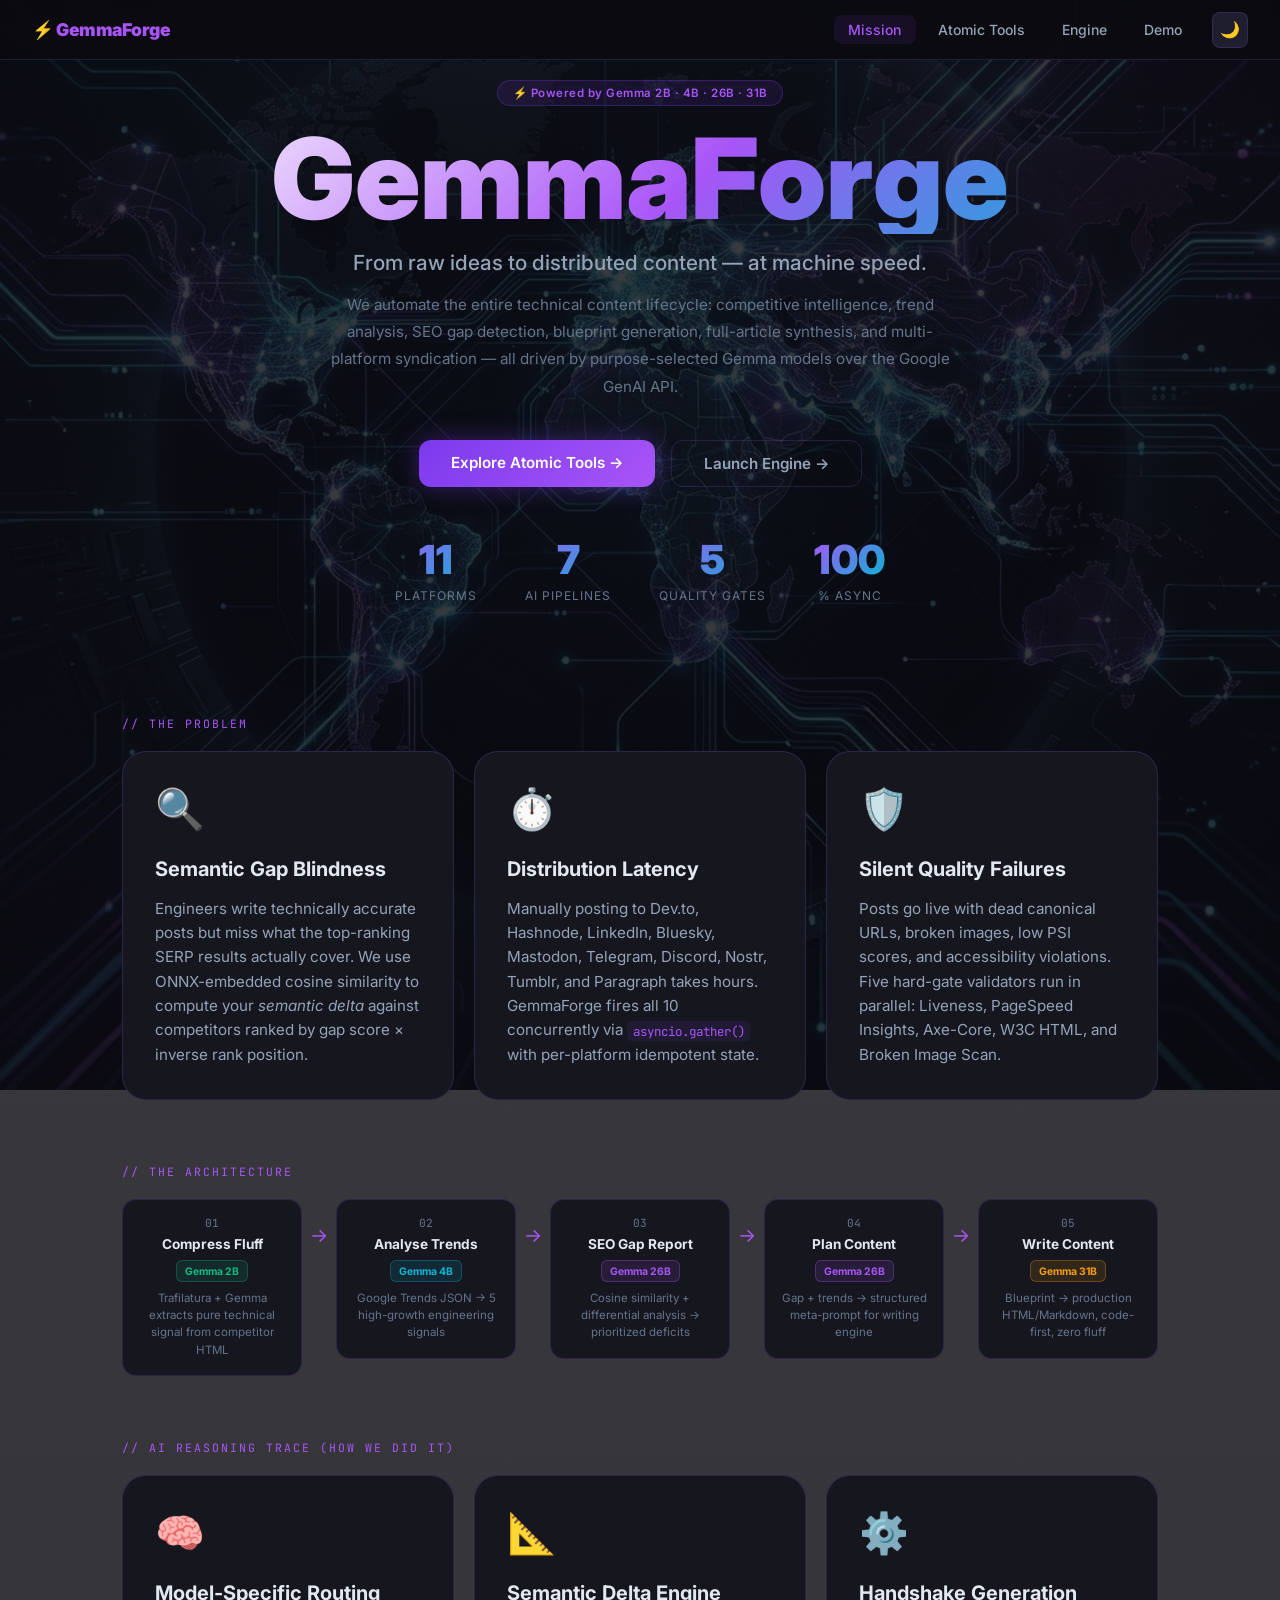
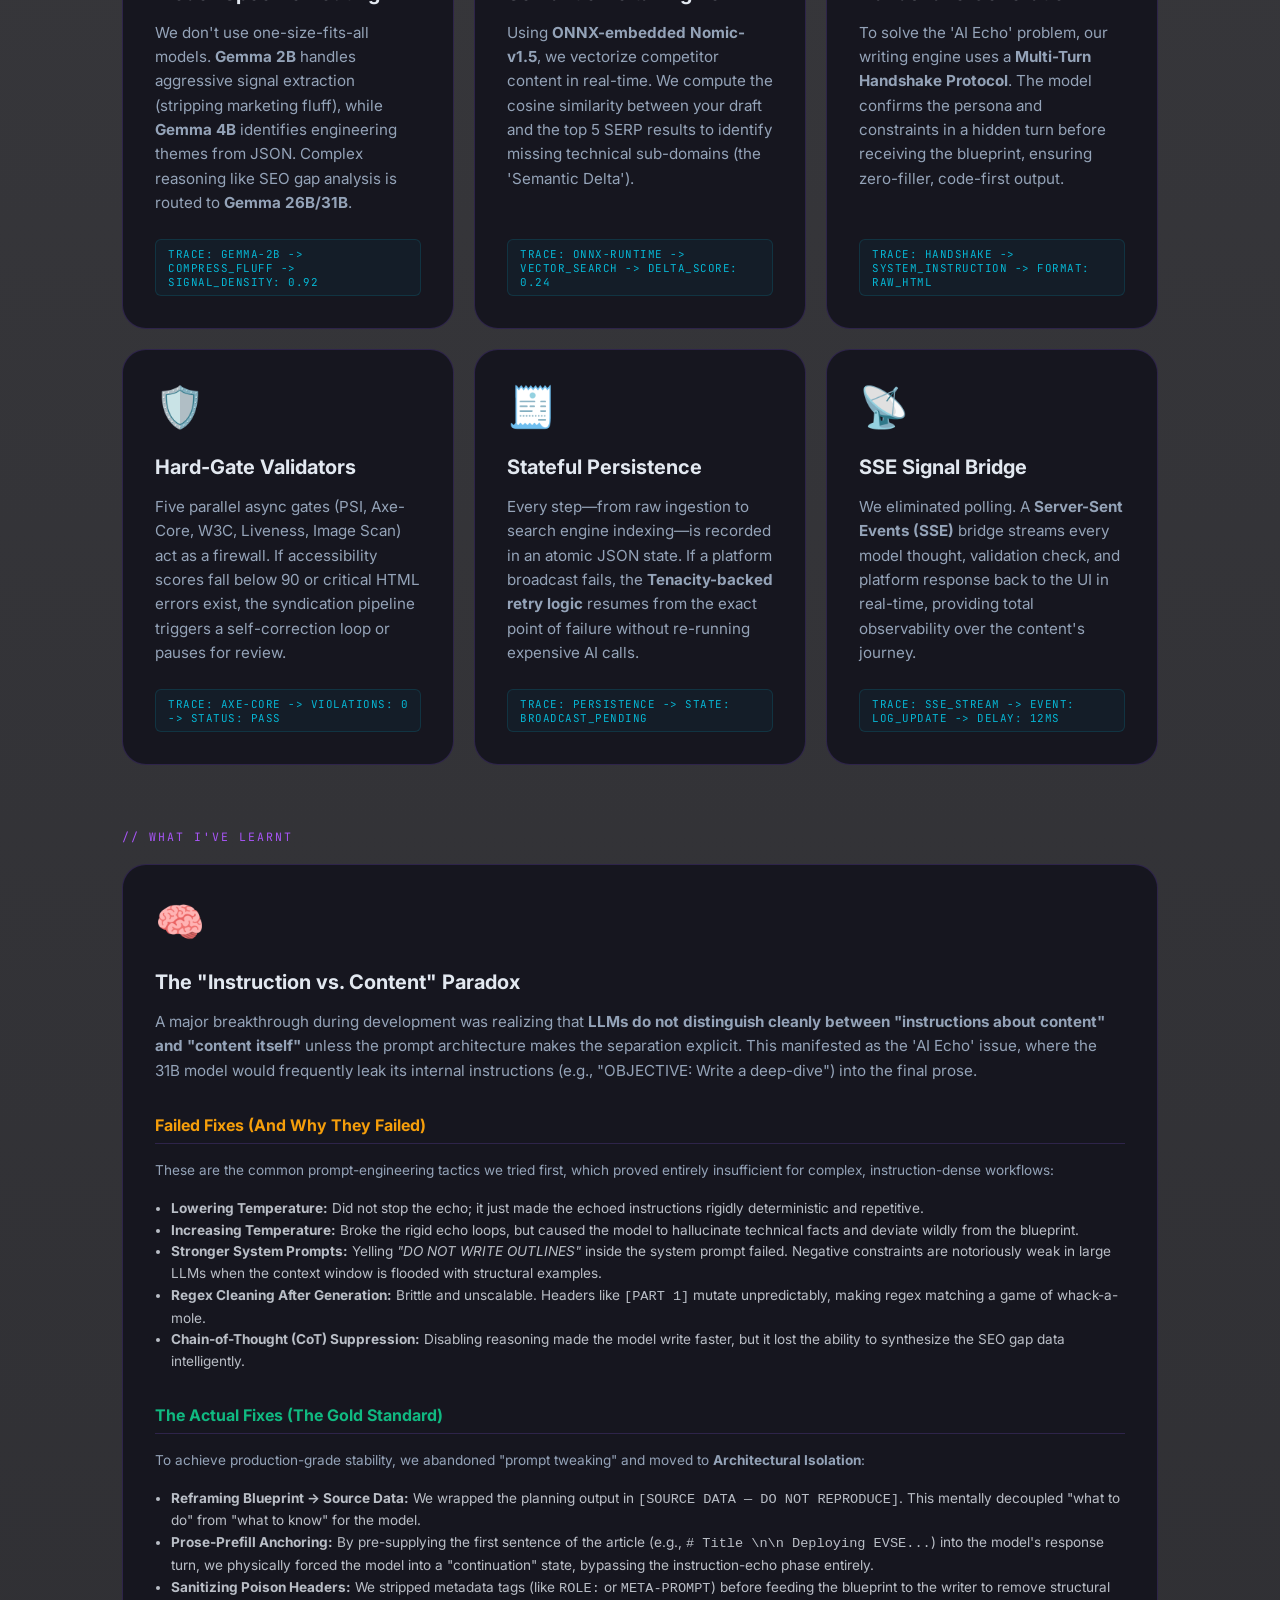
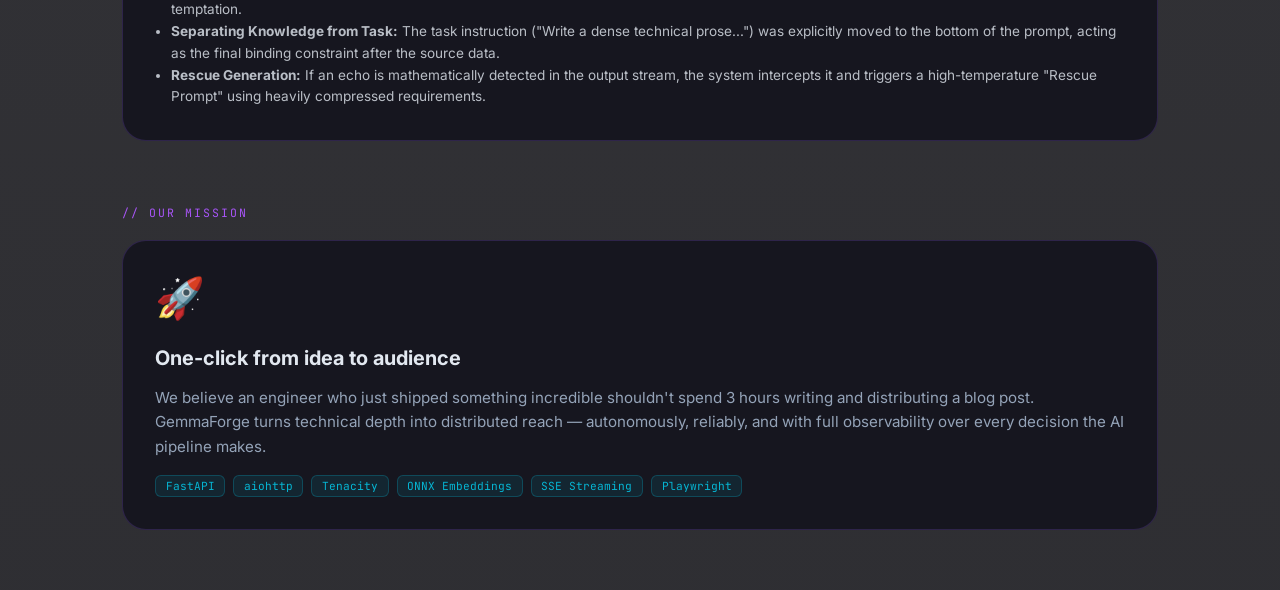
==== commit 06c5a771: "feat: hackathon submission polish" ====
--- a/engine/index.html
+++ b/engine/index.html
@@ -5,6 +5,7 @@
 <title>GemmaForge — Mission</title>
 <link href="https://fonts.googleapis.com/css2?family=Inter:wght@300;400;500;600;700;900&family=JetBrains+Mono:wght@400;700&display=swap" rel="stylesheet"/>
 <link rel="stylesheet" href="styles.css"/>
+<link rel="icon" href="data:image/svg+xml,<svg xmlns='http://www.w3.org/2000/svg' viewBox='0 0 100 100'><text y='.9em' font-size='90'>⚡</text></svg>" type="image/svg+xml">
 </head>
 <body>
 <nav class="nav">
@@ -37,7 +38,7 @@
     </div>
     <div class="stats-row">
       <div class="stat"><span class="stat-num" data-target="11">0</span><span class="stat-label">Platforms</span></div>
-      <div class="stat"><span class="stat-num" data-target="5">0</span><span class="stat-label">AI Pipelines</span></div>
+      <div class="stat"><span class="stat-num" data-target="7">0</span><span class="stat-label">AI Pipelines</span></div>
       <div class="stat"><span class="stat-num" data-target="5">0</span><span class="stat-label">Quality Gates</span></div>
       <div class="stat"><span class="stat-num" data-target="100">0</span><span class="stat-label">% Async</span></div>
     </div>
--- a/engine/styles.css
+++ b/engine/styles.css
@@ -642,6 +642,7 @@
   display: grid;
   grid-template-columns: repeat(auto-fill, minmax(340px, 1fr));
   gap: 1.5rem;
+  align-items: start;
 }
 
 .tool-card {
